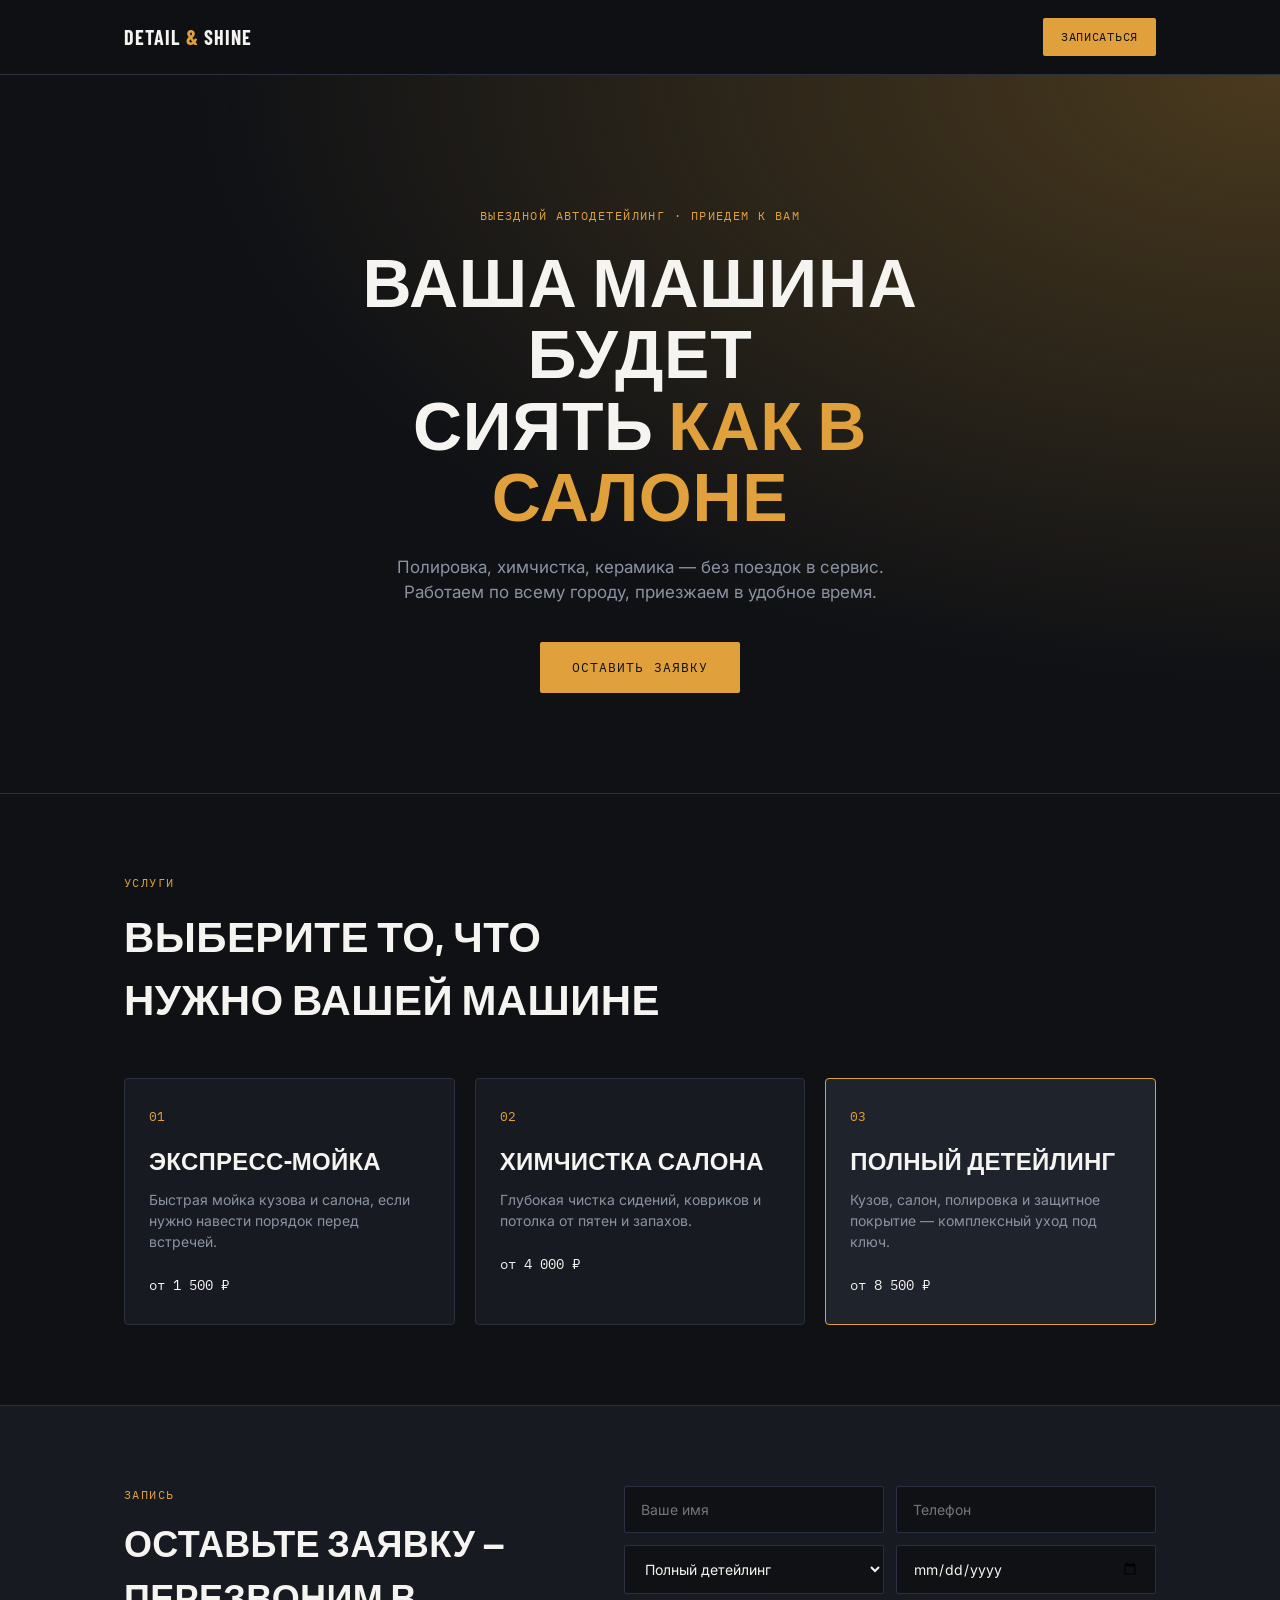
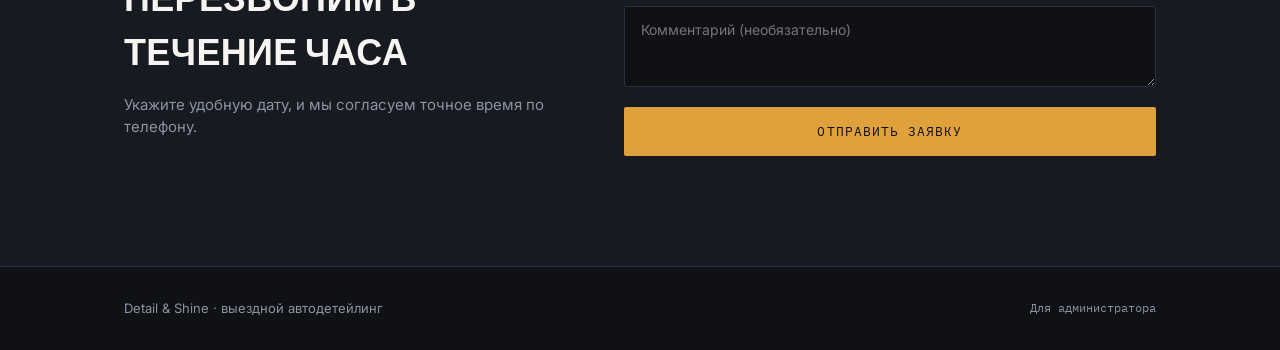
==== backend/frontend/index.html @ d3e8857e "clone commit" ====
<!doctype html>
<html lang="ru">
<head>
<meta charset="UTF-8" />
<meta name="viewport" content="width=device-width, initial-scale=1.0" />
<title>Detail & Shine — выездной автодетейлинг</title>
<link rel="icon" href="data:image/svg+xml,<svg xmlns=%22http://www.w3.org/2000/svg%22 viewBox=%220 0 100 100%22><rect width=%22100%22 height=%22100%22 rx=%2214%22 fill=%22%230f1115%22/><path d=%22M20 60 L35 35 L65 35 L80 60 Z%22 fill=%22none%22 stroke=%22%23e0a13c%22 stroke-width=%224%22/><circle cx=%2235%22 cy=%2265%22 r=%226%22 fill=%22%23e0a13c%22/><circle cx=%2265%22 cy=%2265%22 r=%226%22 fill=%22%23e0a13c%22/></svg>">
<link rel="preconnect" href="https://fonts.googleapis.com">
<link href="https://fonts.googleapis.com/css2?family=Barlow+Condensed:wght@600;700&family=Inter:wght@400;500;600&family=IBM+Plex+Mono:wght@500&display=swap" rel="stylesheet">
<link rel="stylesheet" href="style.css">
</head>
<body>

  <nav class="nav">
    <div class="nav-inner">
      <div class="brand">DETAIL <span>&</span> SHINE</div>
      <a href="#booking" class="nav-cta">Записаться</a>
    </div>
  </nav>

  <header class="hero">
    <div class="hero-inner">
      <p class="hero-eyebrow">Выездной автодетейлинг · приедем к вам</p>
      <h1>Ваша машина будет<br>сиять <span class="highlight">как в салоне</span></h1>
      <p class="hero-sub">Полировка, химчистка, керамика — без поездок в сервис. Работаем по всему городу, приезжаем в удобное время.</p>
      <a href="#booking" class="btn-primary">Оставить заявку</a>
    </div>
  </header>

  <section class="services" id="services">
    <div class="section-inner">
      <p class="section-eyebrow">Услуги</p>
      <h2>Выберите то, что нужно вашей машине</h2>
      <div class="service-grid">
        <div class="service-card">
          <div class="service-icon">01</div>
          <h3>Экспресс-мойка</h3>
          <p>Быстрая мойка кузова и салона, если нужно навести порядок перед встречей.</p>
          <span class="service-price">от 1 500 ₽</span>
        </div>
        <div class="service-card">
          <div class="service-icon">02</div>
          <h3>Химчистка салона</h3>
          <p>Глубокая чистка сидений, ковриков и потолка от пятен и запахов.</p>
          <span class="service-price">от 4 000 ₽</span>
        </div>
        <div class="service-card featured">
          <div class="service-icon">03</div>
          <h3>Полный детейлинг</h3>
          <p>Кузов, салон, полировка и защитное покрытие — комплексный уход под ключ.</p>
          <span class="service-price">от 8 500 ₽</span>
        </div>
      </div>
    </div>
  </section>

  <section class="booking" id="booking">
    <div class="section-inner booking-inner">
      <div class="booking-text">
        <p class="section-eyebrow">Запись</p>
        <h2>Оставьте заявку — перезвоним в течение часа</h2>
        <p class="booking-sub">Укажите удобную дату, и мы согласуем точное время по телефону.</p>
      </div>

      <form class="booking-form" id="bookingForm">
        <div class="form-row">
          <input type="text" name="name" placeholder="Ваше имя" required maxlength="120" />
          <input type="tel" name="phone" placeholder="Телефон" required maxlength="40" />
        </div>
        <div class="form-row">
          <select name="service">
            <option value="express">Экспресс-мойка</option>
            <option value="interior">Химчистка салона</option>
            <option value="full" selected>Полный детейлинг</option>
          </select>
          <input type="date" name="preferred_date" />
        </div>
        <textarea name="message" placeholder="Комментарий (необязательно)" maxlength="500" rows="3"></textarea>
        <button type="submit">Отправить заявку</button>
        <p class="form-status" id="formStatus"></p>
      </form>
    </div>
  </section>

  <footer class="footer">
    <div class="section-inner">
      <span>Detail & Shine · выездной автодетейлинг</span>
      <a href="/admin.html" class="admin-link">Для администратора</a>
    </div>
  </footer>

  <script src="app.js"></script>
</body>
</html>
---- backend/frontend/style.css ----
:root{
  --ink:#0f1115;
  --panel:#171a21;
  --panel-light:#1f232c;
  --line:#2b3040;
  --paper:#f5f4f1;
  --accent:#e0a13c;
  --accent-dim:#4a3a1e;
  --muted:#8b93a3;
  --success:#5fae7a;
}

*{box-sizing:border-box;}

body{
  margin:0;
  background:var(--ink);
  color:var(--paper);
  font-family:'Inter',sans-serif;
  line-height:1.5;
}

h1, h2, h3{
  font-family:'Barlow Condensed', sans-serif;
  text-transform:uppercase;
  letter-spacing:.01em;
  margin:0;
}

.section-inner{
  max-width:1080px;
  margin:0 auto;
  padding:80px 24px;
}

/* Nav */
.nav{
  position:sticky;
  top:0;
  z-index:10;
  background:rgba(15,17,21,.9);
  backdrop-filter:blur(6px);
  border-bottom:1px solid var(--line);
}
.nav-inner{
  max-width:1080px;
  margin:0 auto;
  padding:18px 24px;
  display:flex;
  align-items:center;
  justify-content:space-between;
}
.brand{
  font-family:'Barlow Condensed', sans-serif;
  font-weight:700;
  font-size:20px;
  letter-spacing:.05em;
}
.brand span{color:var(--accent);}
.nav-cta{
  font-family:'IBM Plex Mono', monospace;
  font-size:12px;
  letter-spacing:.06em;
  text-transform:uppercase;
  color:var(--ink);
  background:var(--accent);
  padding:10px 18px;
  border-radius:2px;
  text-decoration:none;
  transition:opacity .2s ease;
}
.nav-cta:hover{opacity:.85;}

/* Hero */
.hero{
  background:radial-gradient(ellipse at top right, var(--accent-dim), transparent 60%), var(--ink);
  border-bottom:1px solid var(--line);
}
.hero-inner{
  max-width:720px;
  margin:0 auto;
  padding:120px 24px 100px;
  text-align:center;
}
.hero-eyebrow{
  font-family:'IBM Plex Mono', monospace;
  font-size:12px;
  letter-spacing:.12em;
  text-transform:uppercase;
  color:var(--accent);
  margin-bottom:20px;
}
.hero h1{
  font-size:clamp(40px, 7vw, 68px);
  line-height:1.05;
  margin-bottom:24px;
}
.highlight{color:var(--accent);}
.hero-sub{
  font-size:17px;
  color:var(--muted);
  max-width:520px;
  margin:0 auto 36px;
}
.btn-primary{
  display:inline-block;
  font-family:'IBM Plex Mono', monospace;
  font-size:13px;
  letter-spacing:.08em;
  text-transform:uppercase;
  background:var(--accent);
  color:var(--ink);
  padding:16px 32px;
  border-radius:2px;
  text-decoration:none;
  transition:transform .15s ease, box-shadow .15s ease;
}
.btn-primary:hover{
  transform:translateY(-2px);
  box-shadow:0 8px 24px rgba(224,161,60,.25);
}

/* Services */
.section-eyebrow{
  font-family:'IBM Plex Mono', monospace;
  font-size:12px;
  letter-spacing:.12em;
  text-transform:uppercase;
  color:var(--accent);
  margin:0 0 12px;
}
.services h2{
  font-size:clamp(28px, 4vw, 42px);
  margin-bottom:48px;
  max-width:560px;
}
.service-grid{
  display:grid;
  grid-template-columns:repeat(auto-fit, minmax(240px, 1fr));
  gap:20px;
}
.service-card{
  background:var(--panel);
  border:1px solid var(--line);
  border-radius:4px;
  padding:28px 24px;
  transition:border-color .2s ease, transform .2s ease;
}
.service-card:hover{
  border-color:var(--accent);
  transform:translateY(-3px);
}
.service-card.featured{
  background:var(--panel-light);
  border-color:var(--accent);
}
.service-icon{
  font-family:'IBM Plex Mono', monospace;
  font-size:13px;
  color:var(--accent);
  margin-bottom:16px;
}
.service-card h3{
  font-size:24px;
  margin-bottom:10px;
}
.service-card p{
  font-size:14px;
  color:var(--muted);
  margin:0 0 20px;
}
.service-price{
  font-family:'IBM Plex Mono', monospace;
  font-size:14px;
  color:var(--paper);
}

/* Booking */
.booking{
  background:var(--panel);
  border-top:1px solid var(--line);
  border-bottom:1px solid var(--line);
}
.booking-inner{
  display:grid;
  grid-template-columns:1fr 1.2fr;
  gap:56px;
  align-items:start;
}
.booking-text h2{
  font-size:clamp(26px, 4vw, 36px);
  margin-bottom:16px;
}
.booking-sub{
  color:var(--muted);
  font-size:15px;
}

.booking-form{
  display:flex;
  flex-direction:column;
  gap:12px;
}
.form-row{
  display:flex;
  gap:12px;
  flex-wrap:wrap;
}
.form-row input, .form-row select{
  flex:1 1 160px;
  min-width:0;
}
.booking-form input, .booking-form select, .booking-form textarea{
  font-family:'Inter',sans-serif;
  font-size:14px;
  padding:14px 16px;
  border:1px solid var(--line);
  border-radius:2px;
  background:var(--ink);
  color:var(--paper);
  transition:border-color .2s ease;
}
.booking-form textarea{resize:vertical;}
.booking-form input:focus, .booking-form select:focus, .booking-form textarea:focus{
  outline:none;
  border-color:var(--accent);
}
.booking-form button{
  font-family:'IBM Plex Mono', monospace;
  font-size:13px;
  letter-spacing:.08em;
  text-transform:uppercase;
  background:var(--accent);
  color:var(--ink);
  border:none;
  padding:16px;
  border-radius:2px;
  cursor:pointer;
  margin-top:8px;
  transition:opacity .2s ease, transform .15s ease;
}
.booking-form button:hover{opacity:.9; transform:translateY(-1px);}
.booking-form button:disabled{opacity:.5; cursor:default; transform:none;}
.form-status{
  font-family:'IBM Plex Mono', monospace;
  font-size:13px;
  min-height:18px;
  margin:0;
}
.form-status.success{color:var(--success);}
.form-status.error{color:#d16a5f;}

@media (max-width:720px){
  .booking-inner{grid-template-columns:1fr;}
}

/* Footer */
.footer .section-inner{
  padding:32px 24px;
  display:flex;
  align-items:center;
  justify-content:space-between;
  flex-wrap:wrap;
  gap:12px;
  font-size:13px;
  color:var(--muted);
}
.admin-link{
  color:var(--muted);
  text-decoration:none;
  font-family:'IBM Plex Mono', monospace;
  font-size:12px;
}
.admin-link:hover{color:var(--accent);}

/* Admin page shares this file */
.admin-wrap{
  max-width:900px;
  margin:0 auto;
  padding:60px 24px;
}
.admin-login{
  max-width:360px;
  margin:120px auto;
  text-align:center;
}
.admin-login input{
  width:100%;
  font-family:'IBM Plex Mono', monospace;
  padding:14px 16px;
  border:1px solid var(--line);
  border-radius:2px;
  background:var(--panel);
  color:var(--paper);
  margin:16px 0;
}
.admin-login button{
  width:100%;
  font-family:'IBM Plex Mono', monospace;
  text-transform:uppercase;
  letter-spacing:.06em;
  background:var(--accent);
  color:var(--ink);
  border:none;
  padding:14px;
  border-radius:2px;
  cursor:pointer;
}
.admin-table{
  width:100%;
  border-collapse:collapse;
  font-size:14px;
}
.admin-table th{
  text-align:left;
  font-family:'IBM Plex Mono', monospace;
  font-size:11px;
  letter-spacing:.08em;
  text-transform:uppercase;
  color:var(--muted);
  padding:10px 12px;
  border-bottom:1px solid var(--line);
}
.admin-table td{
  padding:12px;
  border-bottom:1px solid var(--line);
  vertical-align:top;
}
.admin-table .del-btn{
  background:none;
  border:1px solid var(--line);
  color:var(--muted);
  padding:5px 10px;
  border-radius:2px;
  cursor:pointer;
  font-family:'IBM Plex Mono', monospace;
  font-size:11px;
}
.admin-table .del-btn:hover{border-color:#d16a5f; color:#d16a5f;}
.admin-empty{
  color:var(--muted);
  font-family:'IBM Plex Mono', monospace;
  padding:40px 0;
  text-align:center;
}
.admin-header{
  display:flex;
  justify-content:space-between;
  align-items:baseline;
  margin-bottom:32px;
}
.admin-error{color:#d16a5f; font-family:'IBM Plex Mono', monospace; font-size:13px;}
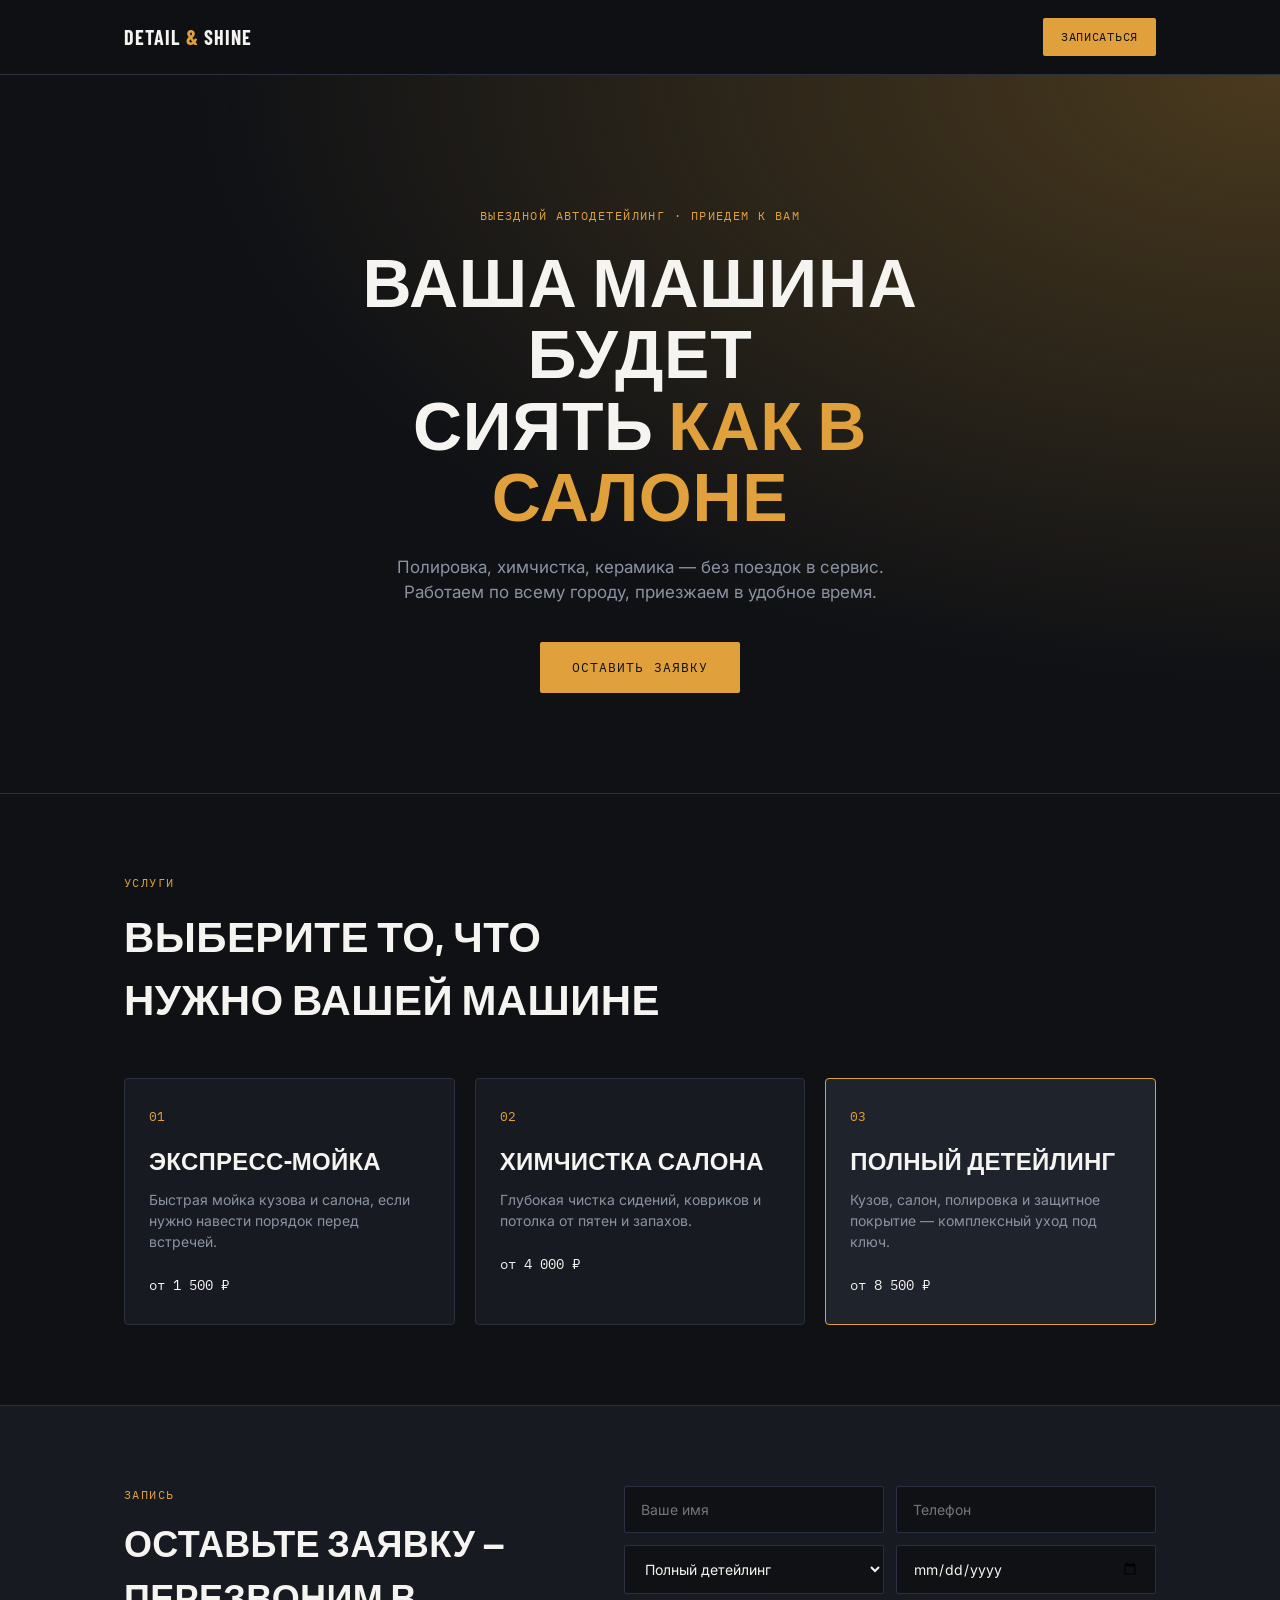
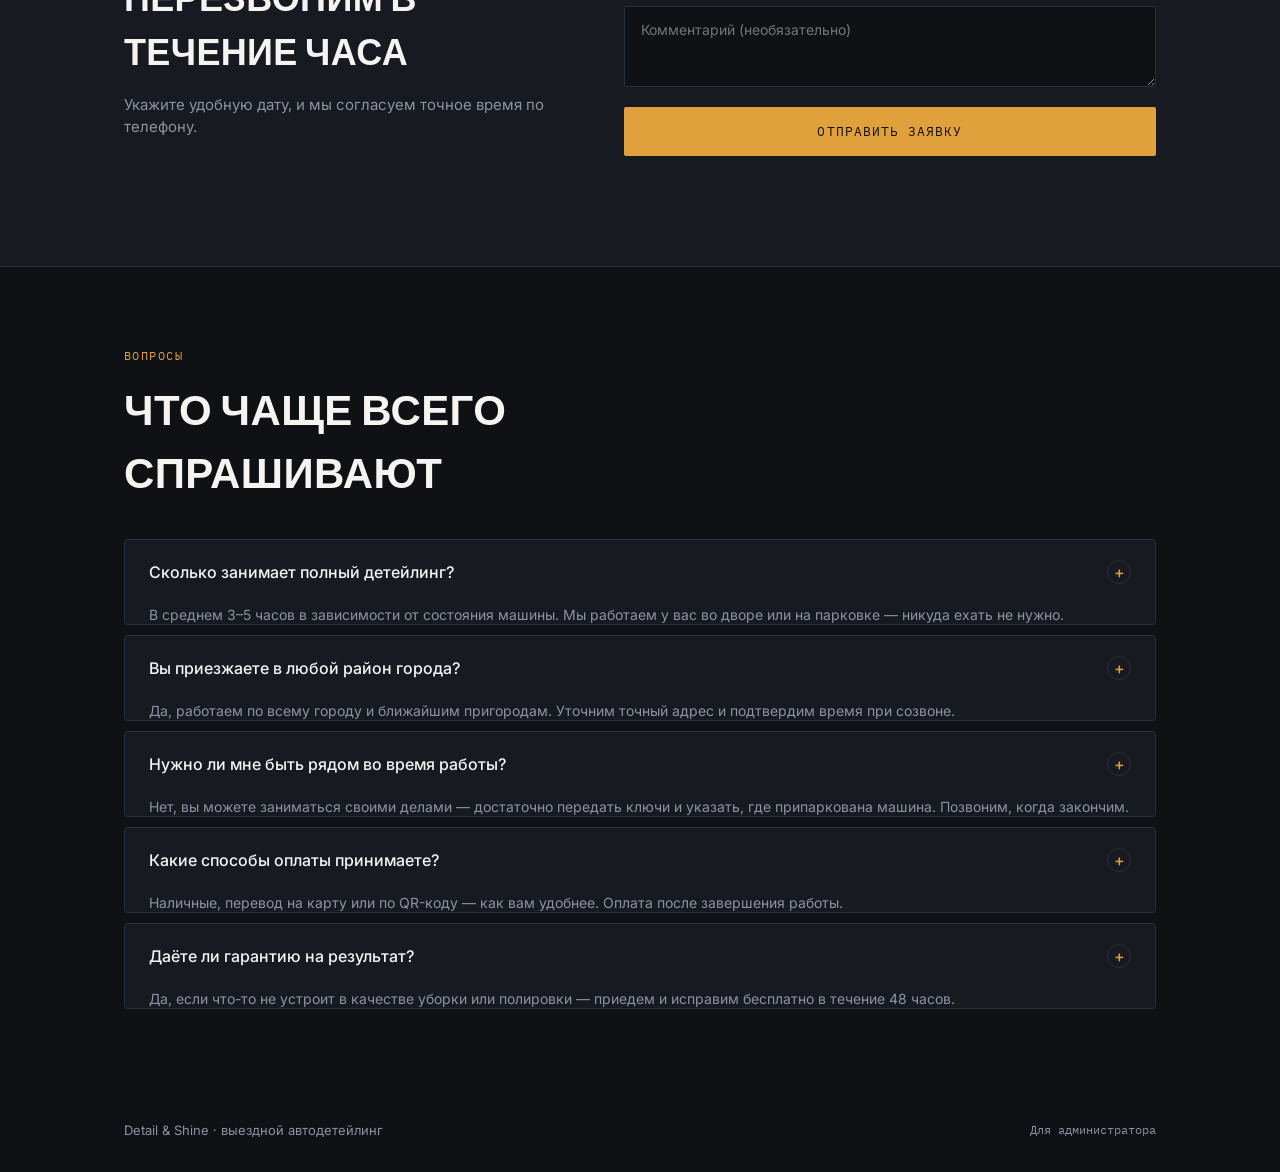
==== commit f863756c: "Add FAQ accordion section to landing page" ====
--- a/backend/frontend/index.html
+++ b/backend/frontend/index.html
@@ -28,7 +28,7 @@
   </header>
 
   <section class="services" id="services">
-    <div class="section-inner">
+    <div class="section-inner reveal">
       <p class="section-eyebrow">Услуги</p>
       <h2>Выберите то, что нужно вашей машине</h2>
       <div class="service-grid">
@@ -55,7 +55,7 @@
   </section>
 
   <section class="booking" id="booking">
-    <div class="section-inner booking-inner">
+    <div class="section-inner booking-inner reveal">
       <div class="booking-text">
         <p class="section-eyebrow">Запись</p>
         <h2>Оставьте заявку — перезвоним в течение часа</h2>
@@ -82,6 +82,65 @@
     </div>
   </section>
 
+  <section class="faq" id="faq">
+    <div class="section-inner reveal">
+      <p class="section-eyebrow">Вопросы</p>
+      <h2>Что чаще всего спрашивают</h2>
+
+      <div class="faq-list">
+        <div class="faq-item">
+          <button class="faq-question" aria-expanded="false">
+            Сколько занимает полный детейлинг?
+            <span class="faq-icon">+</span>
+          </button>
+          <div class="faq-answer">
+            <p>В среднем 3–5 часов в зависимости от состояния машины. Мы работаем у вас во дворе или на парковке — никуда ехать не нужно.</p>
+          </div>
+        </div>
+
+        <div class="faq-item">
+          <button class="faq-question" aria-expanded="false">
+            Вы приезжаете в любой район города?
+            <span class="faq-icon">+</span>
+          </button>
+          <div class="faq-answer">
+            <p>Да, работаем по всему городу и ближайшим пригородам. Уточним точный адрес и подтвердим время при созвоне.</p>
+          </div>
+        </div>
+
+        <div class="faq-item">
+          <button class="faq-question" aria-expanded="false">
+            Нужно ли мне быть рядом во время работы?
+            <span class="faq-icon">+</span>
+          </button>
+          <div class="faq-answer">
+            <p>Нет, вы можете заниматься своими делами — достаточно передать ключи и указать, где припаркована машина. Позвоним, когда закончим.</p>
+          </div>
+        </div>
+
+        <div class="faq-item">
+          <button class="faq-question" aria-expanded="false">
+            Какие способы оплаты принимаете?
+            <span class="faq-icon">+</span>
+          </button>
+          <div class="faq-answer">
+            <p>Наличные, перевод на карту или по QR-коду — как вам удобнее. Оплата после завершения работы.</p>
+          </div>
+        </div>
+
+        <div class="faq-item">
+          <button class="faq-question" aria-expanded="false">
+            Даёте ли гарантию на результат?
+            <span class="faq-icon">+</span>
+          </button>
+          <div class="faq-answer">
+            <p>Да, если что-то не устроит в качестве уборки или полировки — приедем и исправим бесплатно в течение 48 часов.</p>
+          </div>
+        </div>
+      </div>
+    </div>
+  </section>
+
   <footer class="footer">
     <div class="section-inner">
       <span>Detail & Shine · выездной автодетейлинг</span>
--- a/backend/frontend/style.css
+++ b/backend/frontend/style.css
@@ -254,6 +254,94 @@
   .booking-inner{grid-template-columns:1fr;}
 }
 
+.reveal{
+  opacity:0;
+  transform:translateY(24px);
+  transition:opacity .6s cubic-bezier(.4,0,.2,1), transform .6s cubic-bezier(.4,0,.2,1);
+}
+.reveal.is-visible{
+  opacity:1;
+  transform:translateY(0);
+}
+@media (prefers-reduced-motion: reduce){
+  .reveal{opacity:1; transform:none; transition:none;}
+}
+
+/* FAQ */
+.faq h2{
+  font-size:clamp(28px, 4vw, 42px);
+  margin-bottom:36px;
+  max-width:560px;
+}
+.faq-list{
+  display:flex;
+  flex-direction:column;
+  gap:10px;
+}
+.faq-item{
+  border:1px solid var(--line);
+  border-radius:4px;
+  background:var(--panel);
+  overflow:hidden;
+  transition:border-color .2s ease;
+}
+.faq-item:has(.faq-question[aria-expanded="true"]){
+  border-color:var(--accent);
+}
+.faq-question{
+  width:100%;
+  display:flex;
+  align-items:center;
+  justify-content:space-between;
+  gap:16px;
+  background:none;
+  border:none;
+  color:var(--paper);
+  font-family:'Inter', sans-serif;
+  font-size:16px;
+  font-weight:500;
+  text-align:left;
+  padding:20px 24px;
+  cursor:pointer;
+}
+.faq-icon{
+  flex:0 0 auto;
+  width:24px;
+  height:24px;
+  display:flex;
+  align-items:center;
+  justify-content:center;
+  border-radius:50%;
+  border:1px solid var(--line);
+  color:var(--accent);
+  font-size:16px;
+  line-height:1;
+  transition:transform .25s cubic-bezier(.4,0,.2,1), border-color .2s ease;
+}
+.faq-question[aria-expanded="true"] .faq-icon{
+  transform:rotate(45deg);
+  border-color:var(--accent);
+}
+.faq-answer{
+  display:grid;
+  grid-template-rows:0fr;
+  transition:grid-template-rows .3s cubic-bezier(.4,0,.2,1);
+}
+.faq-question[aria-expanded="true"] + .faq-answer{
+  grid-template-rows:1fr;
+}
+.faq-answer p{
+  overflow:hidden;
+  margin:0;
+  padding:0 24px 20px;
+  color:var(--muted);
+  font-size:14px;
+  line-height:1.6;
+  min-height:0;
+}
+.faq-answer{min-height:0;}
+.faq-answer > p{grid-row:1;}
+
 /* Footer */
 .footer .section-inner{
   padding:32px 24px;
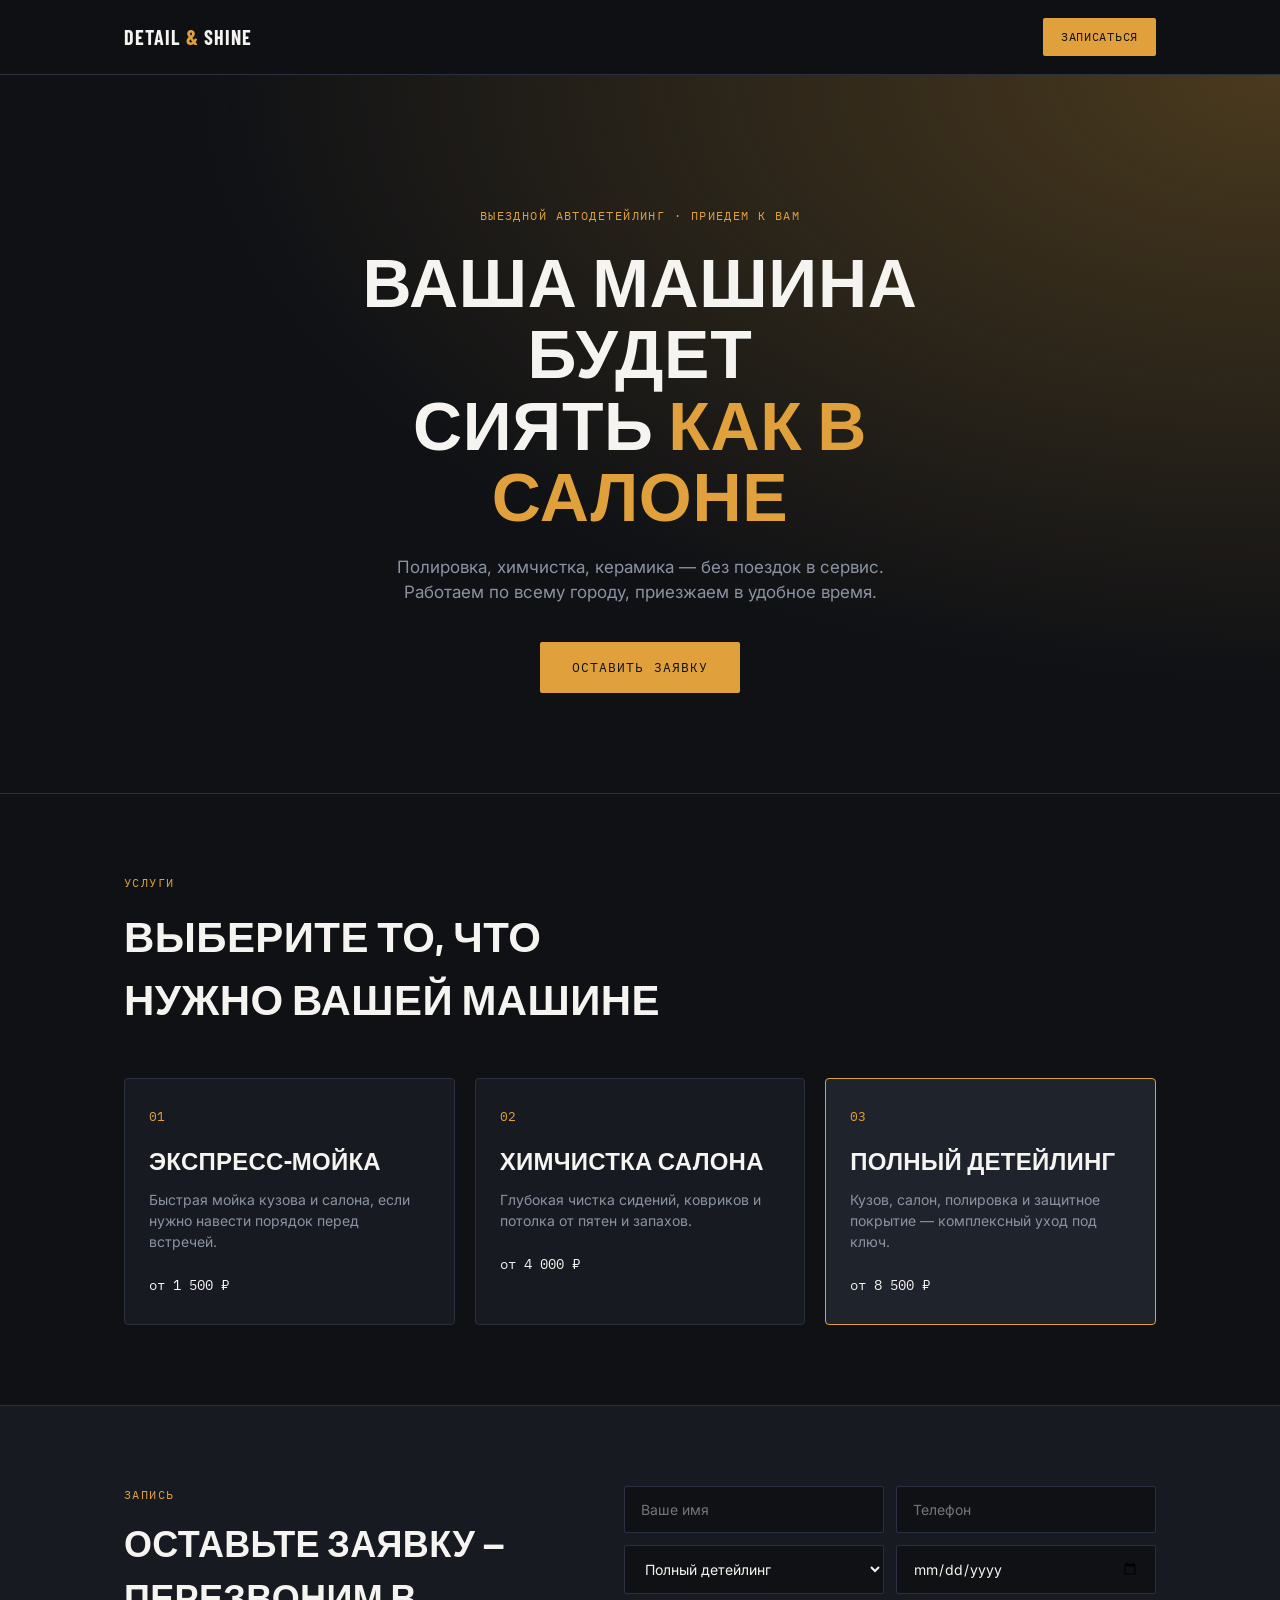
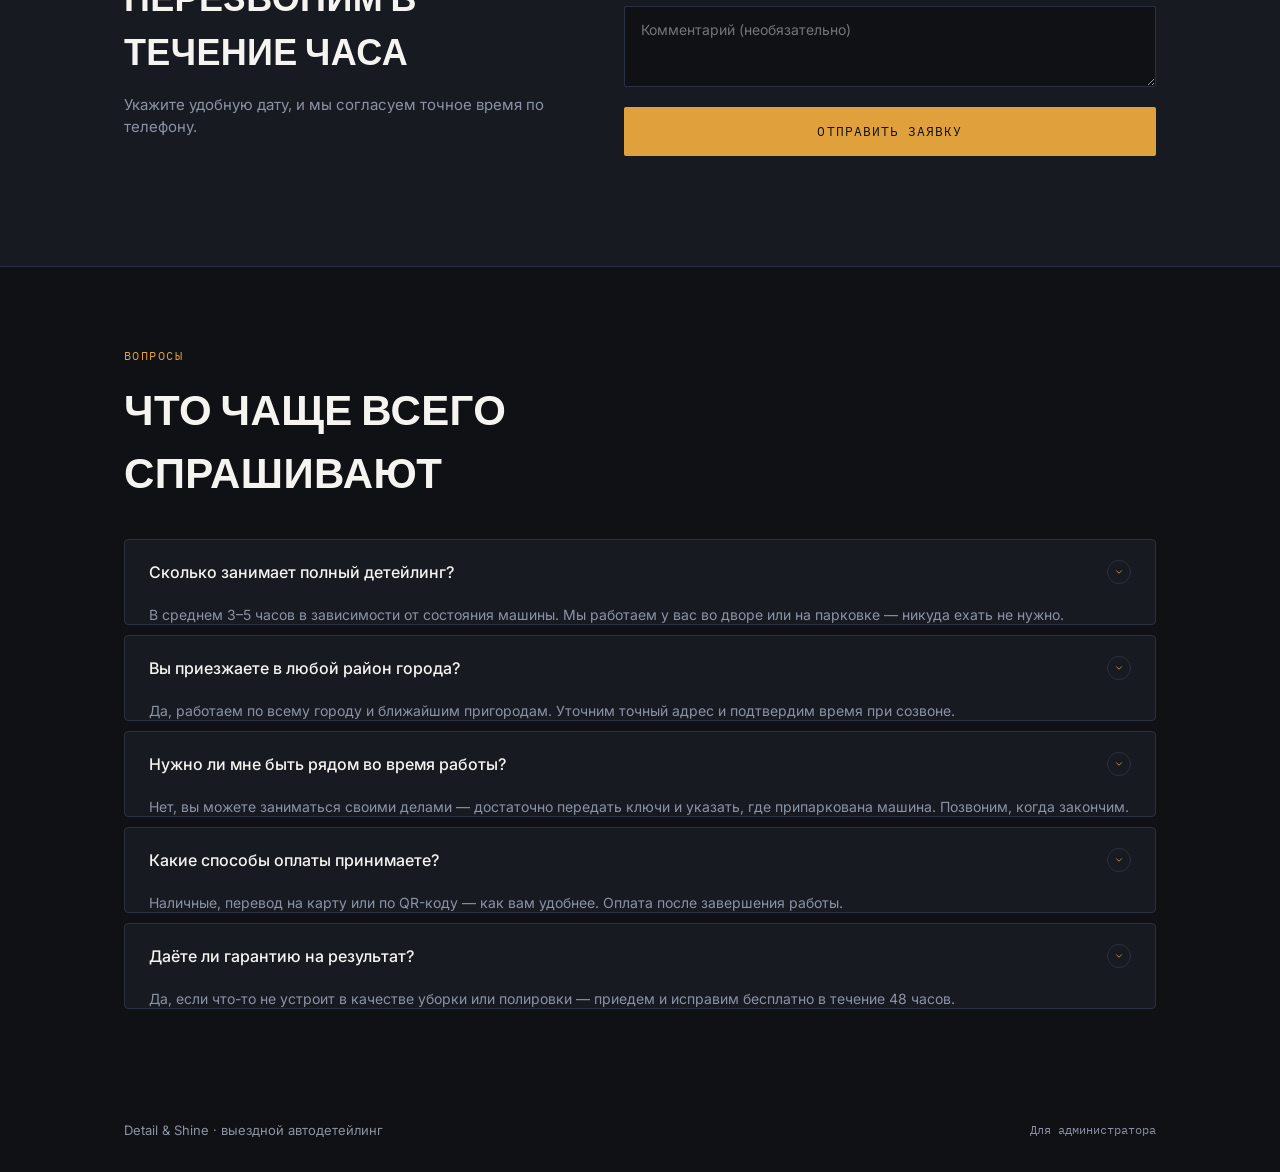
==== commit 9f23c43e: "Fix FAQ icon, accordion overflow bug, and repeat scroll-reveal animation" ====
--- a/backend/frontend/index.html
+++ b/backend/frontend/index.html
@@ -91,7 +91,7 @@
         <div class="faq-item">
           <button class="faq-question" aria-expanded="false">
             Сколько занимает полный детейлинг?
-            <span class="faq-icon">+</span>
+            <svg class="faq-icon" viewBox="0 0 24 24" fill="none" stroke="currentColor" stroke-width="2" stroke-linecap="round" stroke-linejoin="round"><polyline points="6 9 12 15 18 9"/></svg>
           </button>
           <div class="faq-answer">
             <p>В среднем 3–5 часов в зависимости от состояния машины. Мы работаем у вас во дворе или на парковке — никуда ехать не нужно.</p>
@@ -101,7 +101,7 @@
         <div class="faq-item">
           <button class="faq-question" aria-expanded="false">
             Вы приезжаете в любой район города?
-            <span class="faq-icon">+</span>
+            <svg class="faq-icon" viewBox="0 0 24 24" fill="none" stroke="currentColor" stroke-width="2" stroke-linecap="round" stroke-linejoin="round"><polyline points="6 9 12 15 18 9"/></svg>
           </button>
           <div class="faq-answer">
             <p>Да, работаем по всему городу и ближайшим пригородам. Уточним точный адрес и подтвердим время при созвоне.</p>
@@ -111,7 +111,7 @@
         <div class="faq-item">
           <button class="faq-question" aria-expanded="false">
             Нужно ли мне быть рядом во время работы?
-            <span class="faq-icon">+</span>
+            <svg class="faq-icon" viewBox="0 0 24 24" fill="none" stroke="currentColor" stroke-width="2" stroke-linecap="round" stroke-linejoin="round"><polyline points="6 9 12 15 18 9"/></svg>
           </button>
           <div class="faq-answer">
             <p>Нет, вы можете заниматься своими делами — достаточно передать ключи и указать, где припаркована машина. Позвоним, когда закончим.</p>
@@ -121,7 +121,7 @@
         <div class="faq-item">
           <button class="faq-question" aria-expanded="false">
             Какие способы оплаты принимаете?
-            <span class="faq-icon">+</span>
+            <svg class="faq-icon" viewBox="0 0 24 24" fill="none" stroke="currentColor" stroke-width="2" stroke-linecap="round" stroke-linejoin="round"><polyline points="6 9 12 15 18 9"/></svg>
           </button>
           <div class="faq-answer">
             <p>Наличные, перевод на карту или по QR-коду — как вам удобнее. Оплата после завершения работы.</p>
@@ -131,7 +131,7 @@
         <div class="faq-item">
           <button class="faq-question" aria-expanded="false">
             Даёте ли гарантию на результат?
-            <span class="faq-icon">+</span>
+            <svg class="faq-icon" viewBox="0 0 24 24" fill="none" stroke="currentColor" stroke-width="2" stroke-linecap="round" stroke-linejoin="round"><polyline points="6 9 12 15 18 9"/></svg>
           </button>
           <div class="faq-answer">
             <p>Да, если что-то не устроит в качестве уборки или полировки — приедем и исправим бесплатно в течение 48 часов.</p>
--- a/backend/frontend/style.css
+++ b/backend/frontend/style.css
@@ -308,23 +308,22 @@
   flex:0 0 auto;
   width:24px;
   height:24px;
-  display:flex;
-  align-items:center;
-  justify-content:center;
+  padding:6px;
+  box-sizing:border-box;
   border-radius:50%;
   border:1px solid var(--line);
   color:var(--accent);
-  font-size:16px;
-  line-height:1;
   transition:transform .25s cubic-bezier(.4,0,.2,1), border-color .2s ease;
 }
 .faq-question[aria-expanded="true"] .faq-icon{
-  transform:rotate(45deg);
+  transform:rotate(180deg);
   border-color:var(--accent);
 }
 .faq-answer{
   display:grid;
   grid-template-rows:0fr;
+  overflow:hidden;
+  min-height:0;
   transition:grid-template-rows .3s cubic-bezier(.4,0,.2,1);
 }
 .faq-question[aria-expanded="true"] + .faq-answer{
@@ -339,8 +338,6 @@
   line-height:1.6;
   min-height:0;
 }
-.faq-answer{min-height:0;}
-.faq-answer > p{grid-row:1;}
 
 /* Footer */
 .footer .section-inner{
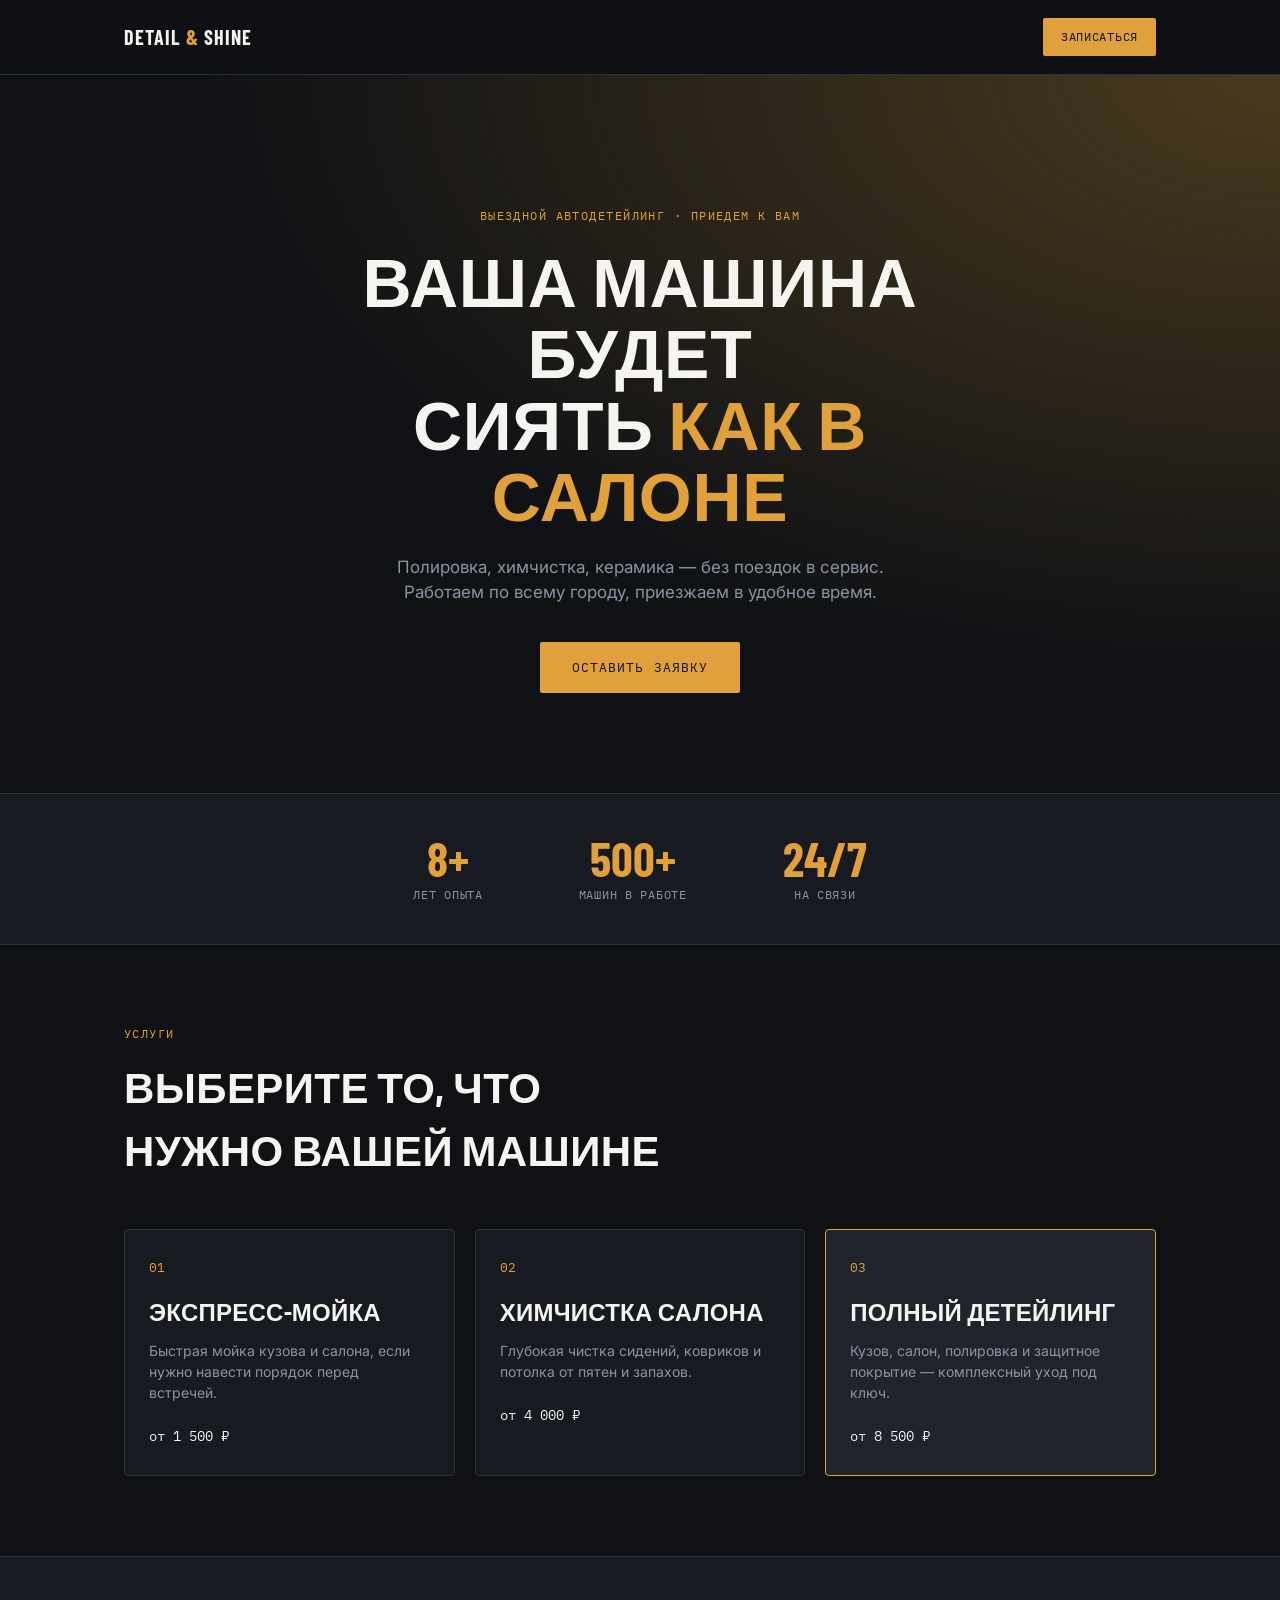
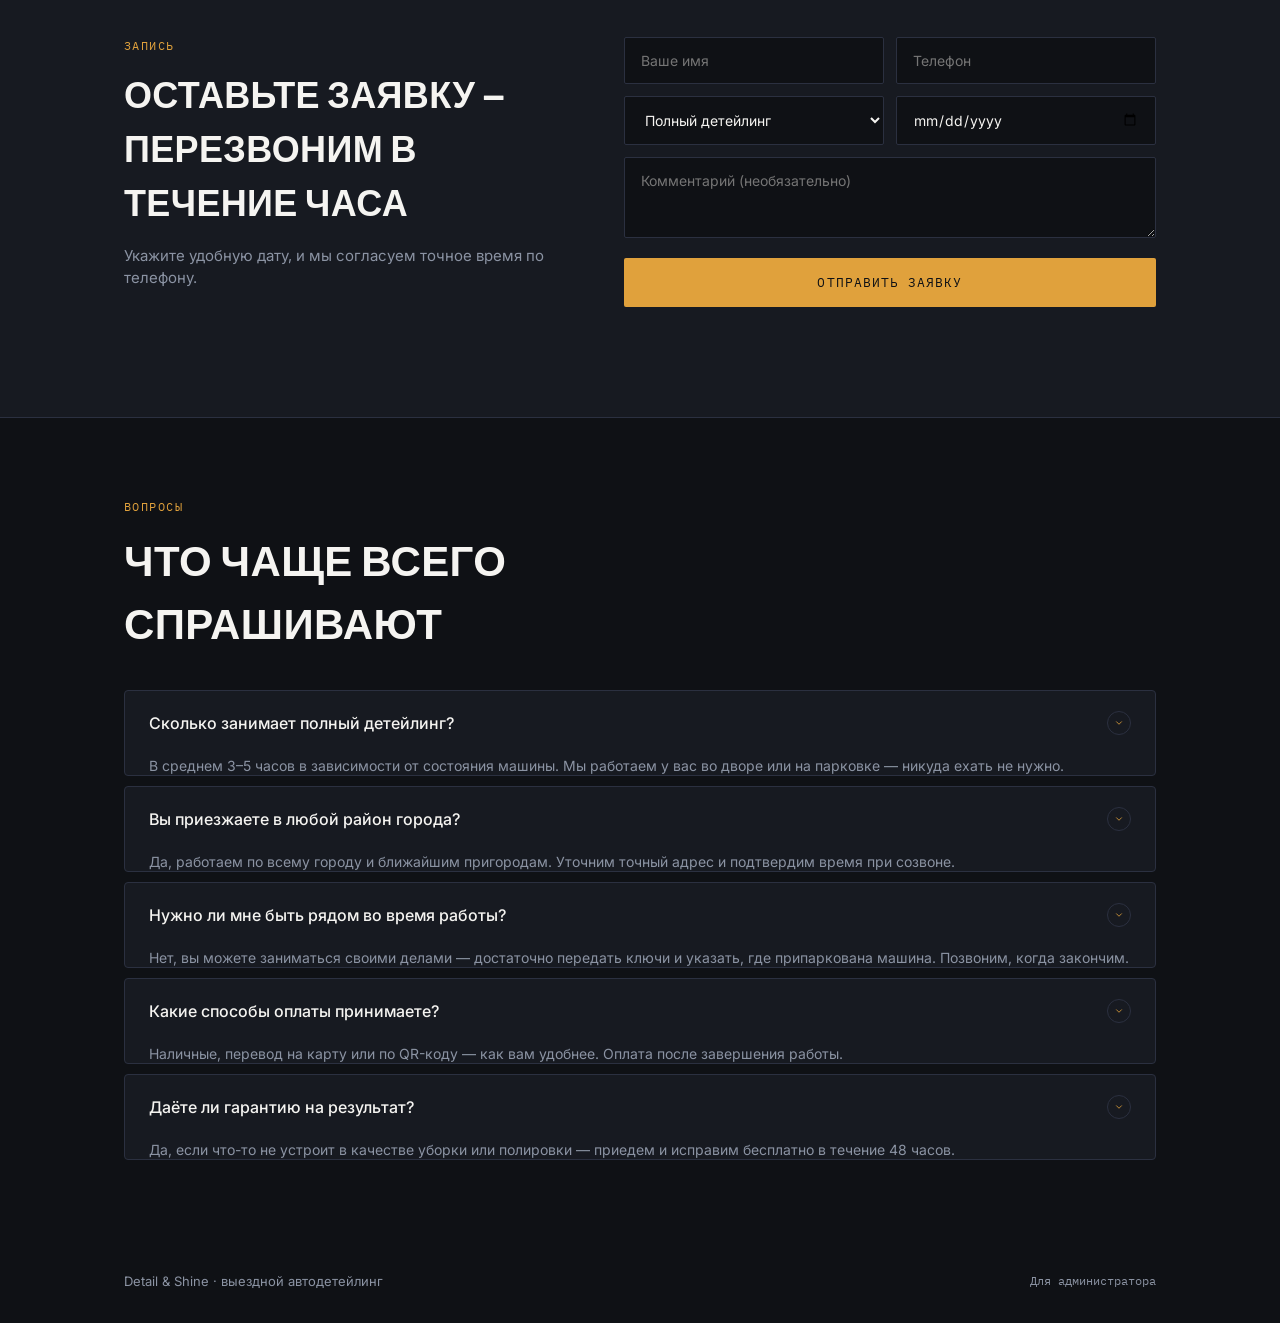
==== commit baa92d5f: "Add animated trust bar with years of experience, cars serviced, and support hours" ====
--- a/backend/frontend/index.html
+++ b/backend/frontend/index.html
@@ -26,6 +26,23 @@
       <a href="#booking" class="btn-primary">Оставить заявку</a>
     </div>
   </header>
+
+  <section class="trust-bar reveal">
+    <div class="section-inner trust-inner">
+      <div class="trust-item">
+        <span class="trust-number" data-target="8" data-suffix="+">0</span>
+        <span class="trust-label">лет опыта</span>
+      </div>
+      <div class="trust-item">
+        <span class="trust-number" data-target="500" data-suffix="+">0</span>
+        <span class="trust-label">машин в работе</span>
+      </div>
+      <div class="trust-item">
+        <span class="trust-number" data-target="24" data-suffix="/7">0</span>
+        <span class="trust-label">на связи</span>
+      </div>
+    </div>
+  </section>
 
   <section class="services" id="services">
     <div class="section-inner reveal">
--- a/backend/frontend/style.css
+++ b/backend/frontend/style.css
@@ -118,6 +118,39 @@
 .btn-primary:hover{
   transform:translateY(-2px);
   box-shadow:0 8px 24px rgba(224,161,60,.25);
+}
+
+/* Trust bar */
+.trust-bar{
+  border-bottom:1px solid var(--line);
+  background:var(--panel);
+}
+.trust-inner{
+  padding:40px 24px;
+  display:flex;
+  justify-content:center;
+  gap:clamp(32px, 8vw, 96px);
+  flex-wrap:wrap;
+  text-align:center;
+}
+.trust-item{
+  display:flex;
+  flex-direction:column;
+  gap:4px;
+}
+.trust-number{
+  font-family:'Barlow Condensed', sans-serif;
+  font-weight:700;
+  font-size:clamp(32px, 5vw, 48px);
+  color:var(--accent);
+  line-height:1;
+}
+.trust-label{
+  font-family:'IBM Plex Mono', monospace;
+  font-size:12px;
+  letter-spacing:.06em;
+  text-transform:uppercase;
+  color:var(--muted);
 }
 
 /* Services */
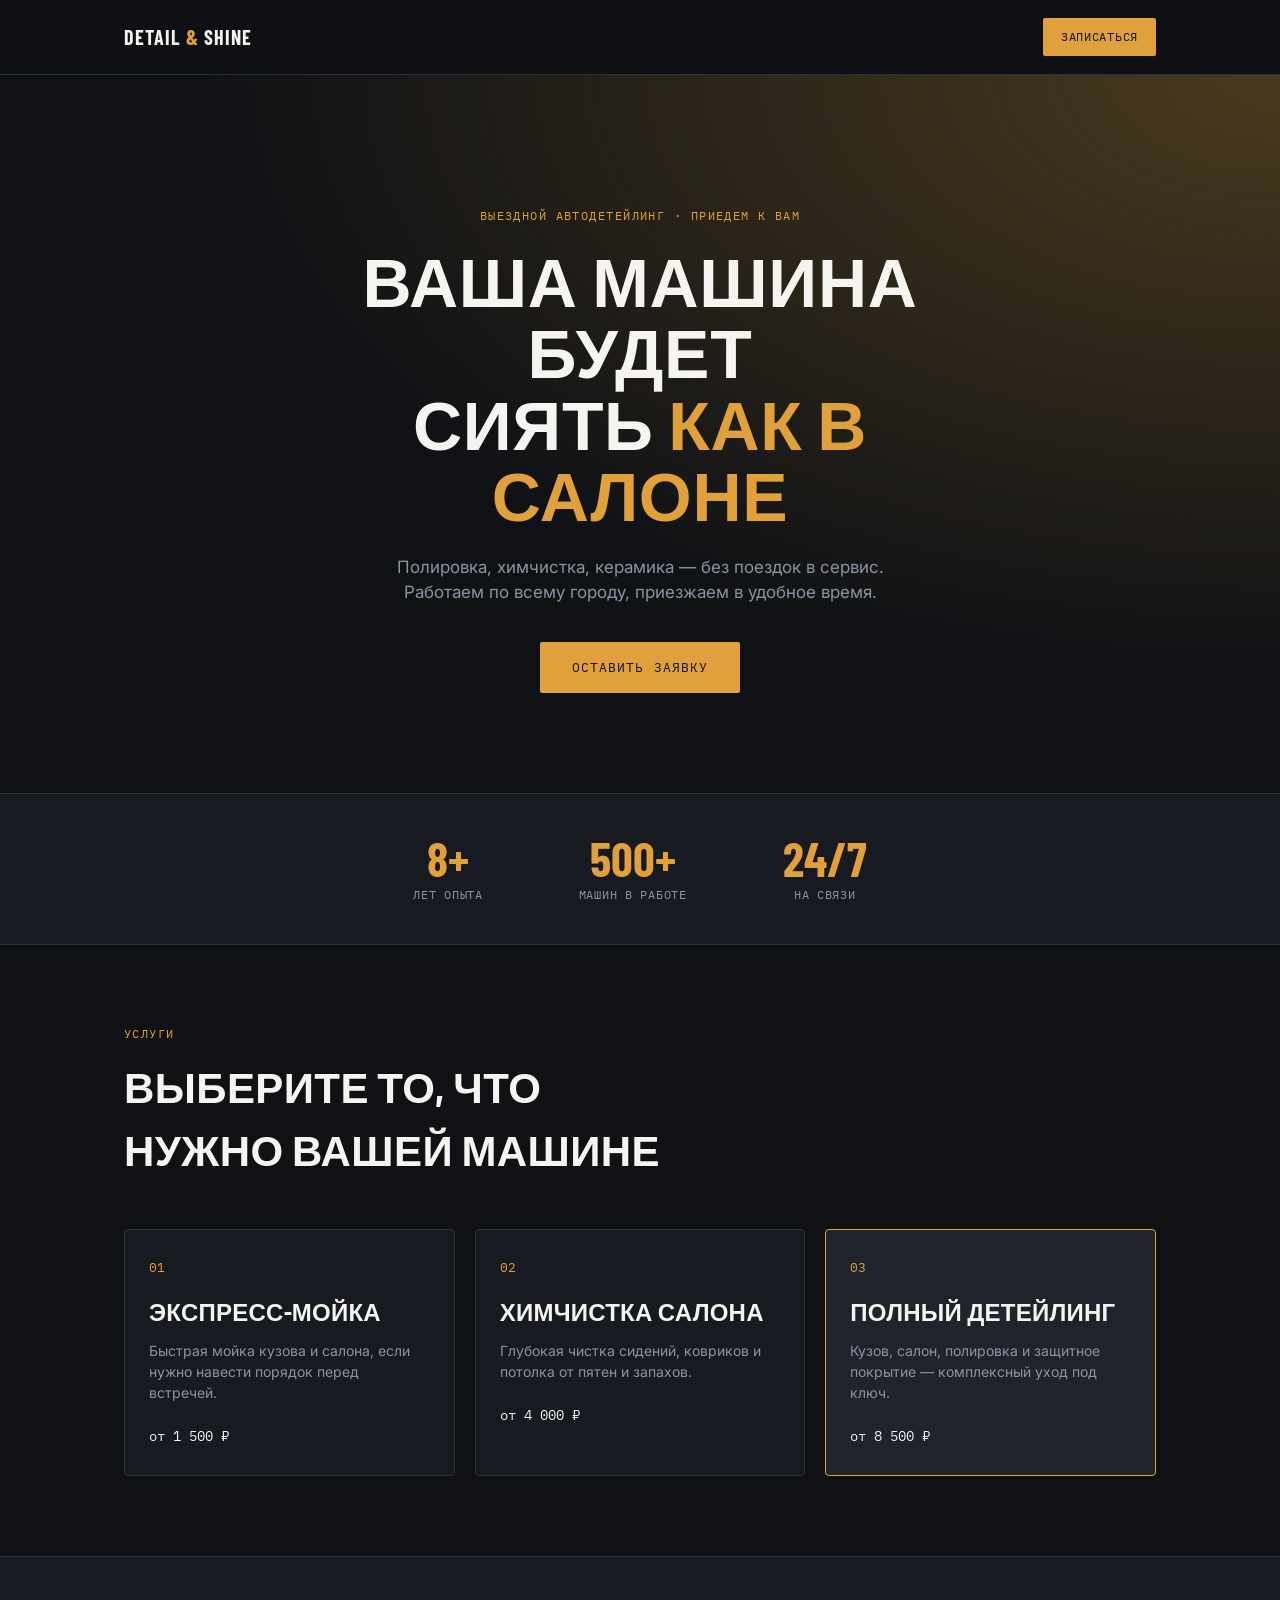
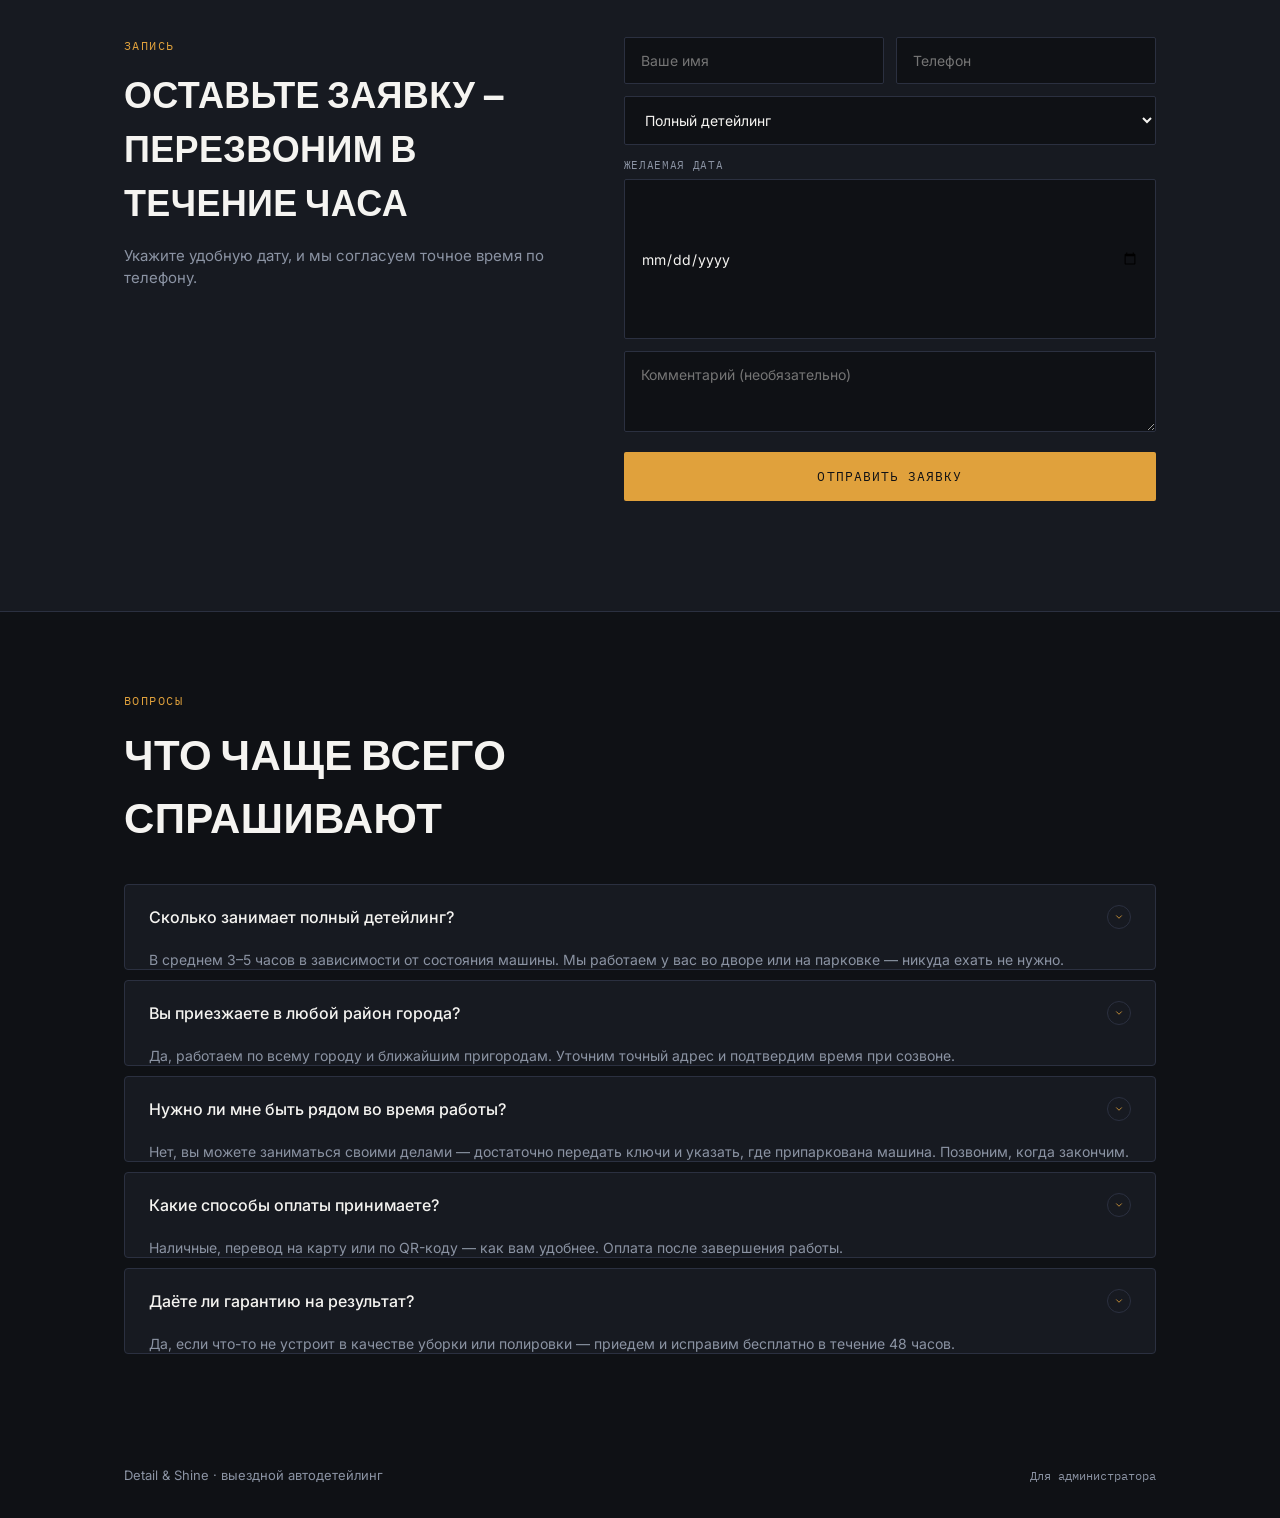
==== commit 0d27137e: "Fix select truncation and add date field label for mobile" ====
--- a/backend/frontend/index.html
+++ b/backend/frontend/index.html
@@ -90,7 +90,12 @@
             <option value="interior">Химчистка салона</option>
             <option value="full" selected>Полный детейлинг</option>
           </select>
-          <input type="date" name="preferred_date" />
+        </div>
+        <div class="form-row">
+          <div class="date-field">
+            <label for="preferredDateInput" class="date-field-label">Желаемая дата</label>
+            <input type="date" name="preferred_date" id="preferredDateInput" />
+          </div>
         </div>
         <textarea name="message" placeholder="Комментарий (необязательно)" maxlength="500" rows="3"></textarea>
         <button type="submit">Отправить заявку</button>
--- a/backend/frontend/style.css
+++ b/backend/frontend/style.css
@@ -243,6 +243,21 @@
   flex:1 1 160px;
   min-width:0;
 }
+.date-field{
+  display:flex;
+  flex-direction:column;
+  gap:6px;
+  flex:1 1 160px;
+  min-width:0;
+}
+.date-field-label{
+  font-family:'IBM Plex Mono', monospace;
+  font-size:11px;
+  letter-spacing:.06em;
+  text-transform:uppercase;
+  color:var(--muted);
+}
+.date-field input[type="date"]{width:100%;}
 .booking-form input, .booking-form select, .booking-form textarea{
   font-family:'Inter',sans-serif;
   font-size:14px;
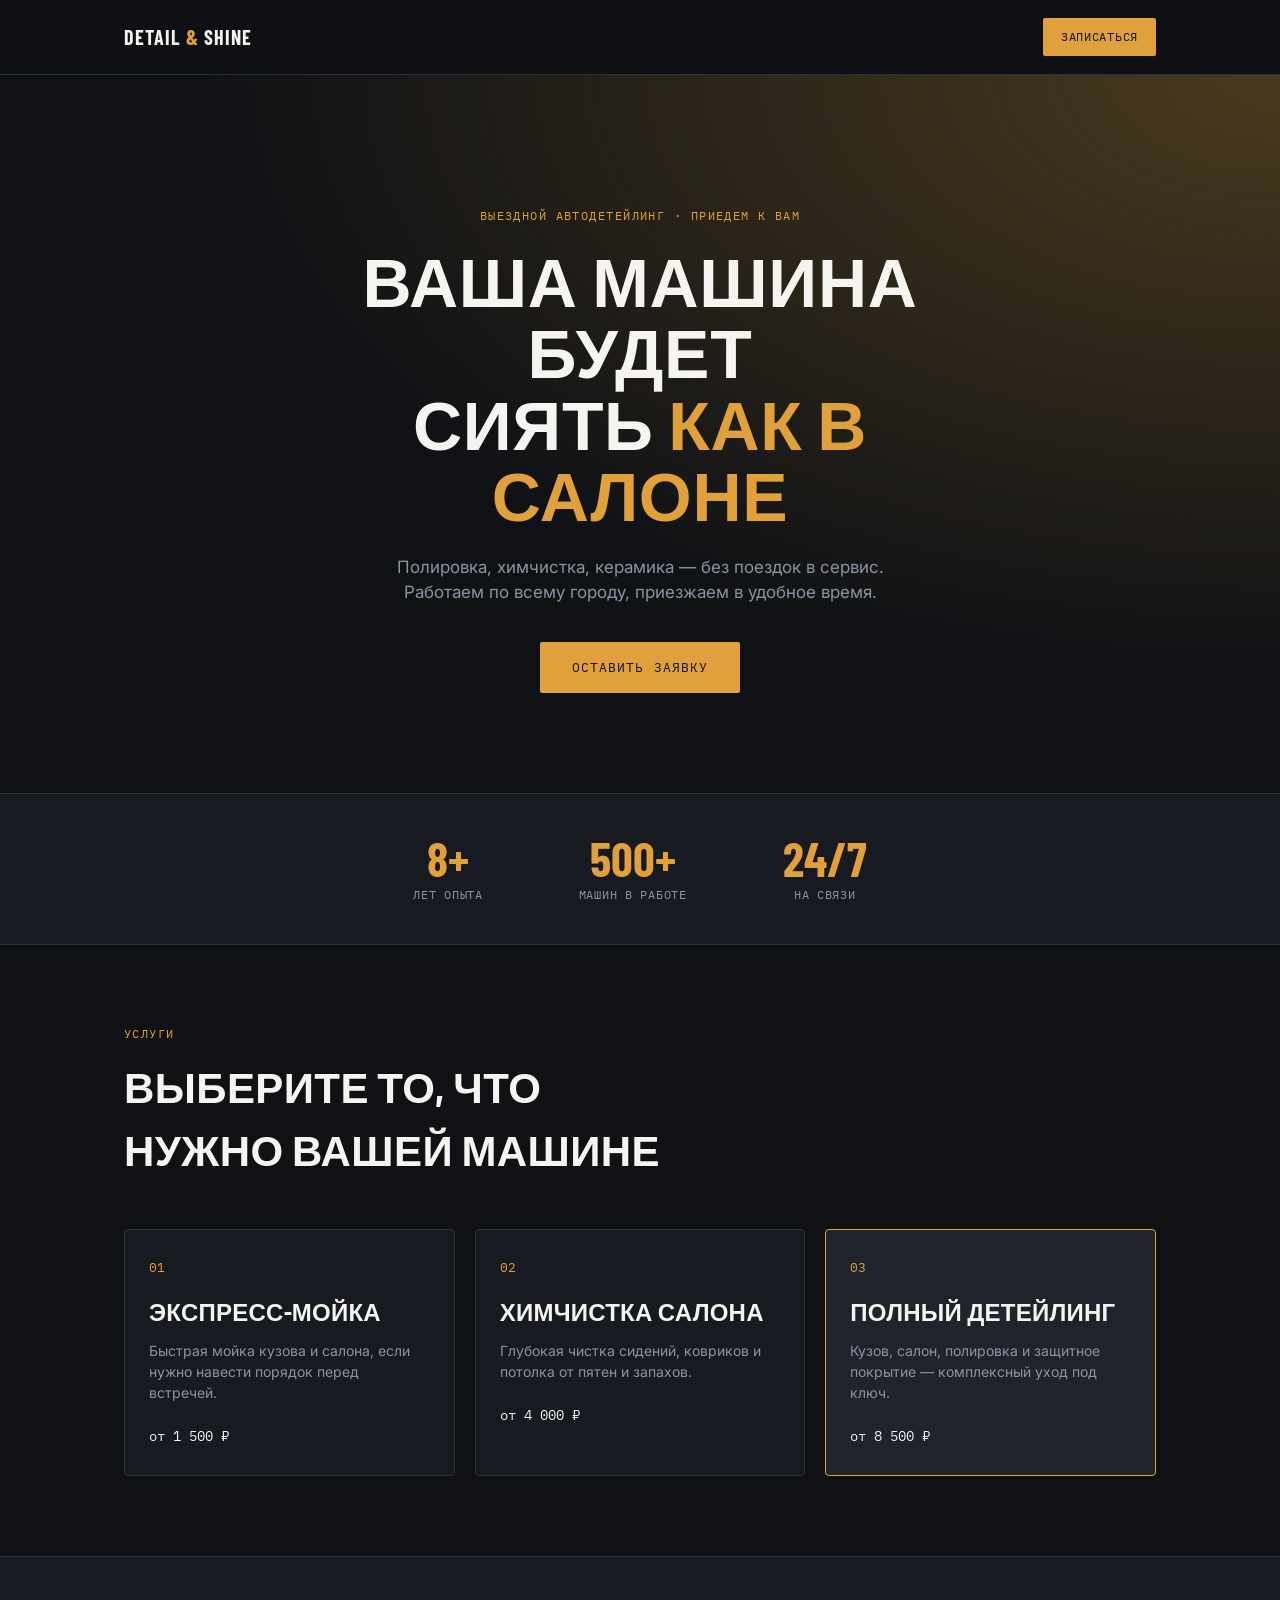
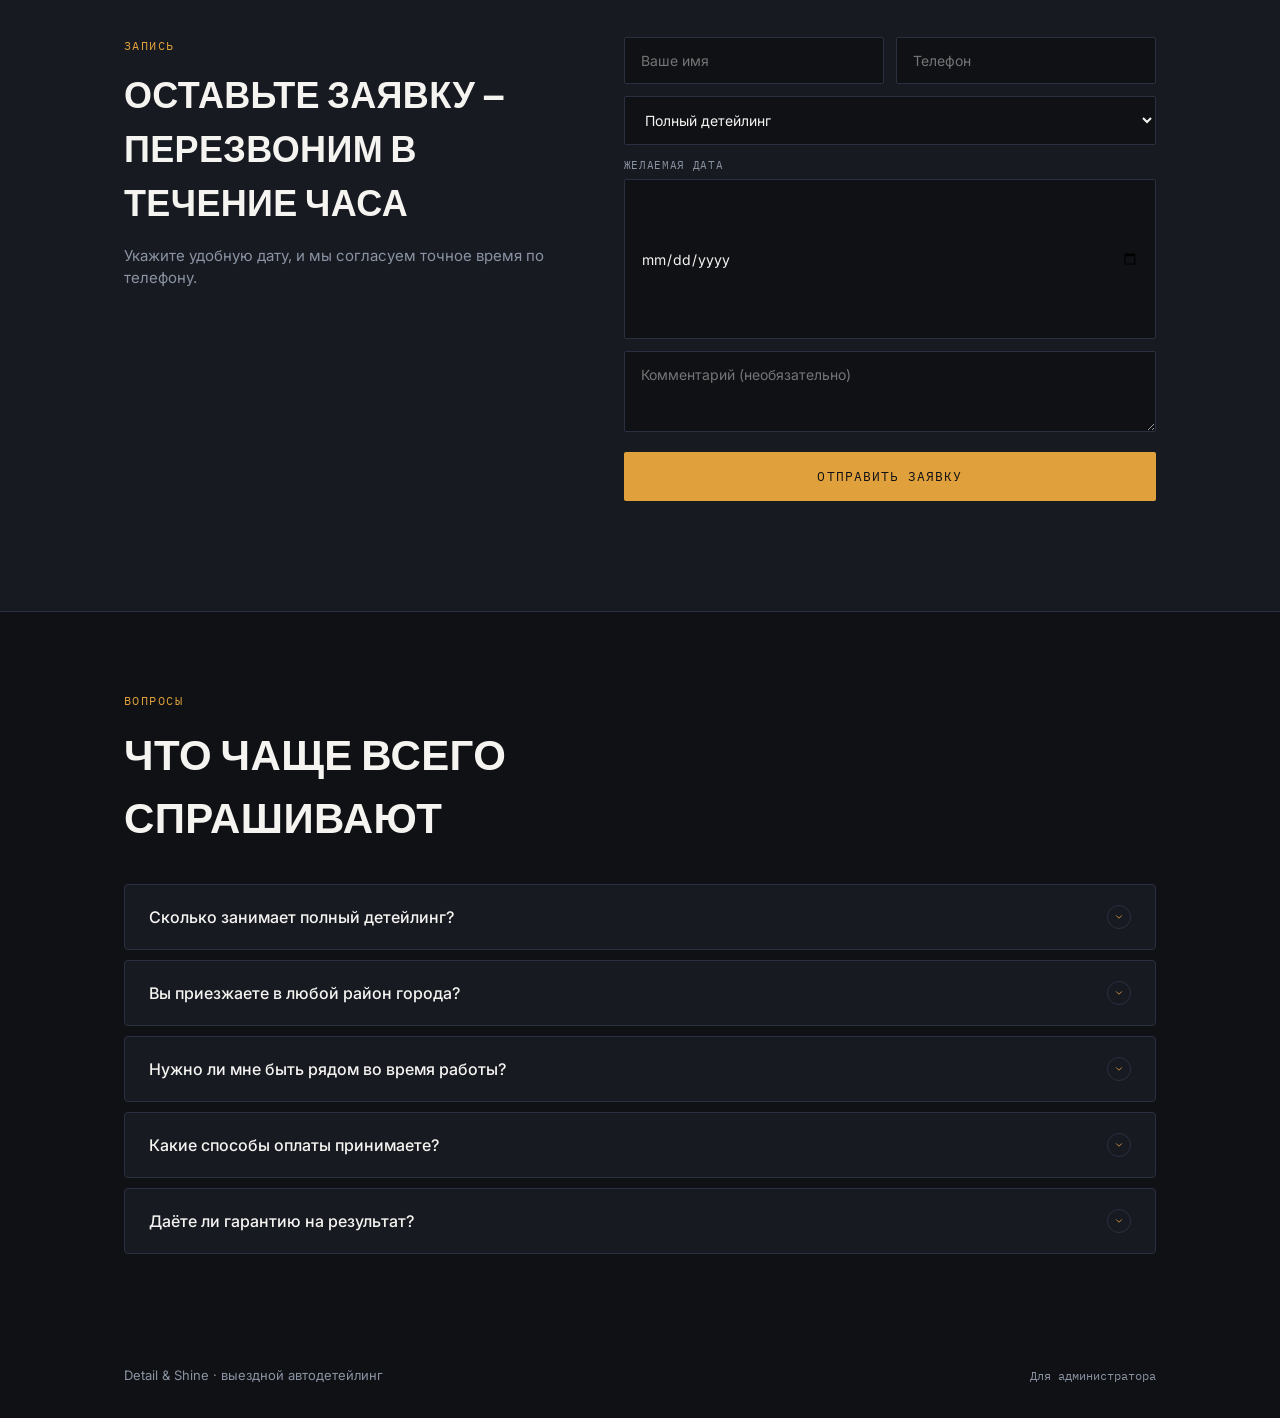
==== commit 71663ddc: "Fix FAQ accordion: move answer padding off the collapsed grid item" ====
--- a/backend/frontend/index.html
+++ b/backend/frontend/index.html
@@ -115,9 +115,7 @@
             Сколько занимает полный детейлинг?
             <svg class="faq-icon" viewBox="0 0 24 24" fill="none" stroke="currentColor" stroke-width="2" stroke-linecap="round" stroke-linejoin="round"><polyline points="6 9 12 15 18 9"/></svg>
           </button>
-          <div class="faq-answer">
-            <p>В среднем 3–5 часов в зависимости от состояния машины. Мы работаем у вас во дворе или на парковке — никуда ехать не нужно.</p>
-          </div>
+          <div class="faq-answer"><div class="faq-answer-inner"><p>В среднем 3–5 часов в зависимости от состояния машины. Мы работаем у вас во дворе или на парковке — никуда ехать не нужно.</p></div></div>
         </div>
 
         <div class="faq-item">
@@ -125,9 +123,7 @@
             Вы приезжаете в любой район города?
             <svg class="faq-icon" viewBox="0 0 24 24" fill="none" stroke="currentColor" stroke-width="2" stroke-linecap="round" stroke-linejoin="round"><polyline points="6 9 12 15 18 9"/></svg>
           </button>
-          <div class="faq-answer">
-            <p>Да, работаем по всему городу и ближайшим пригородам. Уточним точный адрес и подтвердим время при созвоне.</p>
-          </div>
+          <div class="faq-answer"><div class="faq-answer-inner"><p>Да, работаем по всему городу и ближайшим пригородам. Уточним точный адрес и подтвердим время при созвоне.</p></div></div>
         </div>
 
         <div class="faq-item">
@@ -135,9 +131,7 @@
             Нужно ли мне быть рядом во время работы?
             <svg class="faq-icon" viewBox="0 0 24 24" fill="none" stroke="currentColor" stroke-width="2" stroke-linecap="round" stroke-linejoin="round"><polyline points="6 9 12 15 18 9"/></svg>
           </button>
-          <div class="faq-answer">
-            <p>Нет, вы можете заниматься своими делами — достаточно передать ключи и указать, где припаркована машина. Позвоним, когда закончим.</p>
-          </div>
+          <div class="faq-answer"><div class="faq-answer-inner"><p>Нет, вы можете заниматься своими делами — достаточно передать ключи и указать, где припаркована машина. Позвоним, когда закончим.</p></div></div>
         </div>
 
         <div class="faq-item">
@@ -145,9 +139,7 @@
             Какие способы оплаты принимаете?
             <svg class="faq-icon" viewBox="0 0 24 24" fill="none" stroke="currentColor" stroke-width="2" stroke-linecap="round" stroke-linejoin="round"><polyline points="6 9 12 15 18 9"/></svg>
           </button>
-          <div class="faq-answer">
-            <p>Наличные, перевод на карту или по QR-коду — как вам удобнее. Оплата после завершения работы.</p>
-          </div>
+          <div class="faq-answer"><div class="faq-answer-inner"><p>Наличные, перевод на карту или по QR-коду — как вам удобнее. Оплата после завершения работы.</p></div></div>
         </div>
 
         <div class="faq-item">
@@ -155,9 +147,7 @@
             Даёте ли гарантию на результат?
             <svg class="faq-icon" viewBox="0 0 24 24" fill="none" stroke="currentColor" stroke-width="2" stroke-linecap="round" stroke-linejoin="round"><polyline points="6 9 12 15 18 9"/></svg>
           </button>
-          <div class="faq-answer">
-            <p>Да, если что-то не устроит в качестве уборки или полировки — приедем и исправим бесплатно в течение 48 часов.</p>
-          </div>
+          <div class="faq-answer"><div class="faq-answer-inner"><p>Да, если что-то не устроит в качестве уборки или полировки — приедем и исправим бесплатно в течение 48 часов.</p></div></div>
         </div>
       </div>
     </div>
--- a/backend/frontend/style.css
+++ b/backend/frontend/style.css
@@ -377,15 +377,8 @@
 .faq-question[aria-expanded="true"] + .faq-answer{
   grid-template-rows:1fr;
 }
-.faq-answer p{
-  overflow:hidden;
-  margin:0;
-  padding:0 24px 20px;
-  color:var(--muted);
-  font-size:14px;
-  line-height:1.6;
-  min-height:0;
-}
+.faq-answer-inner{ overflow:hidden; min-height:0; }
+.faq-answer p{ margin:0; padding:0 24px 20px; color:var(--muted); font-size:14px; line-height:1.6; }
 
 /* Footer */
 .footer .section-inner{
